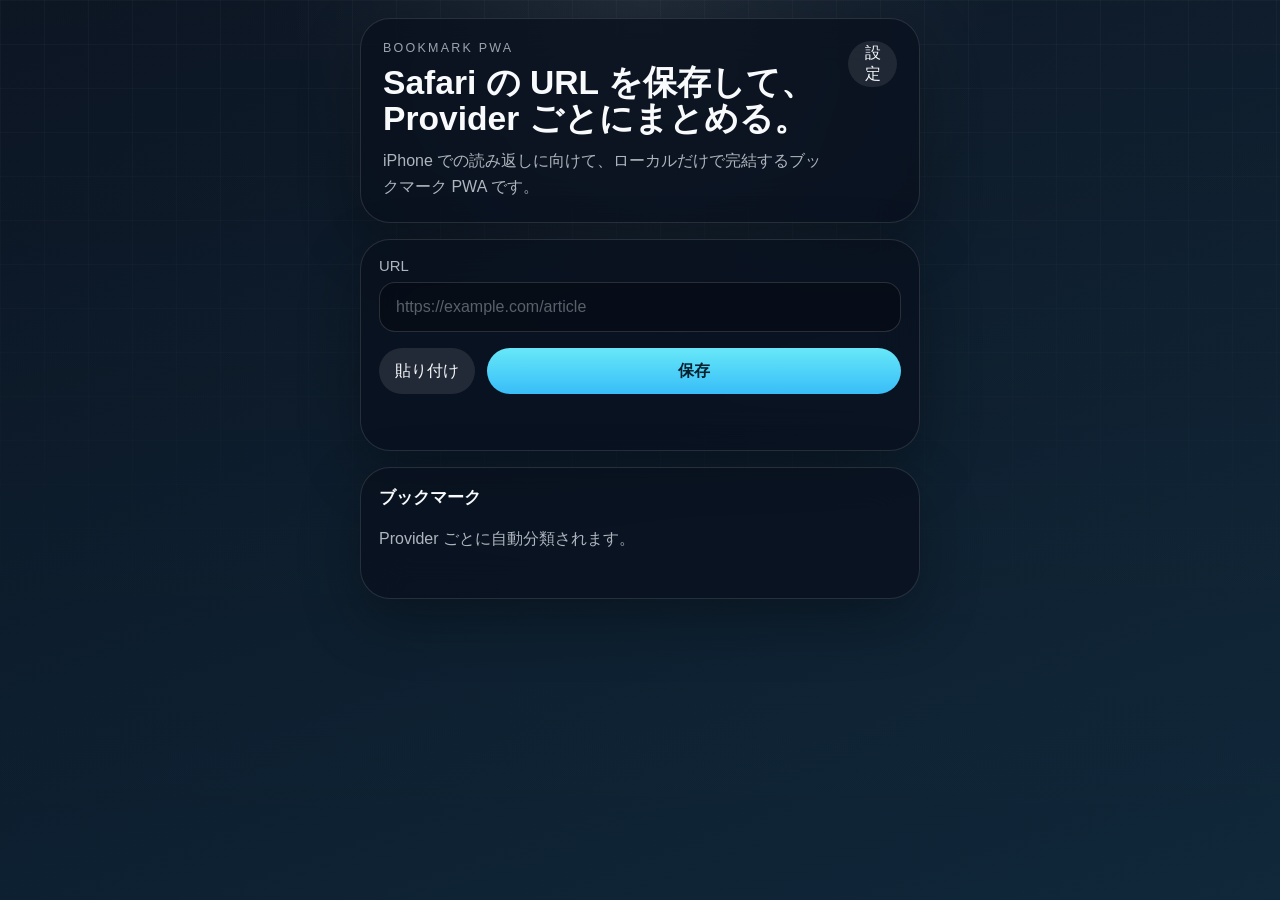
==== index.html @ 56c08c9f "first" ====
<!doctype html>
<html lang="ja">
<head>
  <meta charset="utf-8">
  <meta name="viewport" content="width=device-width, initial-scale=1, viewport-fit=cover">
  <meta name="theme-color" content="#0f172a">
  <meta name="apple-mobile-web-app-capable" content="yes">
  <meta name="apple-mobile-web-app-status-bar-style" content="black-translucent">
  <meta name="apple-mobile-web-app-title" content="Bookmark PWA">
  <title>Bookmark PWA</title>
  <link rel="stylesheet" href="./css/style.css">
</head>
<body data-page="main">
  <main class="app-shell">
    <section class="hero-card panel">
      <div class="hero-card__copy">
        <p class="eyebrow">Bookmark PWA</p>
        <h1>Safari の URL を保存して、Provider ごとにまとめる。</h1>
        <p class="hero-card__description">iPhone での読み返しに向けて、ローカルだけで完結するブックマーク PWA です。</p>
      </div>
      <button id="settings-button" class="ghost-button" type="button">設定</button>
    </section>

    <section class="panel composer">
      <form id="bookmark-form" class="composer__form">
        <label class="field">
          <span class="field__label">URL</span>
          <input id="bookmark-url" class="field__input" type="url" inputmode="url" autocomplete="off" placeholder="https://example.com/article" required>
        </label>

        <div class="composer__actions">
          <button id="paste-button" class="secondary-button" type="button">貼り付け</button>
          <button id="save-button" class="primary-button" type="submit">保存</button>
        </div>
      </form>
      <p id="status-message" class="status" role="status" aria-live="polite"></p>
    </section>

    <section class="panel list-panel">
      <div class="list-panel__header">
        <h2>ブックマーク</h2>
        <p>Provider ごとに自動分類されます。</p>
      </div>
      <div id="bookmark-sections" class="bookmark-sections"></div>
    </section>
  </main>

  <script src="./js/bootstrap.js"></script>
</body>
</html>
---- css/style.css ----
:root {
  color-scheme: light;
  --bg-start: #08111f;
  --bg-end: #10283a;
  --panel: rgba(9, 16, 29, 0.74);
  --panel-border: rgba(255, 255, 255, 0.12);
  --text: #f8fafc;
  --muted: rgba(226, 232, 240, 0.76);
  --accent: #38bdf8;
  --accent-strong: #0ea5e9;
  --success: #34d399;
  --error: #fb7185;
  --shadow: 0 20px 60px rgba(0, 0, 0, 0.32);
  --radius-xl: 30px;
  --radius-lg: 22px;
  --radius-md: 16px;
  --radius-sm: 12px;
  --font-sans: "Avenir Next", "Segoe UI Variable", "Hiragino Sans", "Yu Gothic UI", sans-serif;
}

* {
  box-sizing: border-box;
}

html {
  min-height: 100%;
  background:
    radial-gradient(circle at top, rgba(56, 189, 248, 0.24), transparent 42%),
    radial-gradient(circle at 20% 20%, rgba(52, 211, 153, 0.14), transparent 24%),
    linear-gradient(160deg, var(--bg-start), var(--bg-end));
}

body {
  margin: 0;
  min-height: 100vh;
  min-height: 100dvh;
  padding: max(18px, env(safe-area-inset-top)) max(16px, env(safe-area-inset-right)) max(20px, env(safe-area-inset-bottom)) max(16px, env(safe-area-inset-left));
  color: var(--text);
  font-family: var(--font-sans);
  -webkit-font-smoothing: antialiased;
  text-rendering: optimizeLegibility;
  background:
    radial-gradient(circle at 50% 0%, rgba(255, 255, 255, 0.08), transparent 32%),
    linear-gradient(180deg, rgba(255, 255, 255, 0.02), rgba(255, 255, 255, 0)),
    linear-gradient(160deg, var(--bg-start), var(--bg-end));
}

body::before {
  content: '';
  position: fixed;
  inset: 0;
  pointer-events: none;
  background-image: linear-gradient(rgba(255, 255, 255, 0.03) 1px, transparent 1px), linear-gradient(90deg, rgba(255, 255, 255, 0.03) 1px, transparent 1px);
  background-size: 44px 44px;
  mask-image: linear-gradient(180deg, rgba(0, 0, 0, 0.9), transparent 80%);
}

a {
  color: inherit;
}

button,
input {
  font: inherit;
}

button {
  border: 0;
  cursor: pointer;
}

.app-shell {
  position: relative;
  z-index: 1;
  width: min(100%, 560px);
  margin: 0 auto;
  display: grid;
  gap: 16px;
}

.panel,
.hero-card {
  border: 1px solid var(--panel-border);
  border-radius: var(--radius-xl);
  background: var(--panel);
  box-shadow: var(--shadow);
  backdrop-filter: blur(22px);
}

.hero-card {
  padding: 22px;
  display: flex;
  align-items: flex-start;
  justify-content: space-between;
  gap: 16px;
}

.hero-card__copy {
  display: grid;
  gap: 10px;
}

.eyebrow {
  margin: 0;
  font-size: 0.78rem;
  letter-spacing: 0.18em;
  text-transform: uppercase;
  color: rgba(226, 232, 240, 0.68);
}

.hero-card h1 {
  margin: 0;
  font-size: clamp(1.65rem, 4vw, 2.1rem);
  line-height: 1.08;
}

.hero-card__description {
  margin: 0;
  color: var(--muted);
  line-height: 1.65;
}

.ghost-button,
.secondary-button,
.primary-button,
.bookmark-card__delete {
  min-height: 46px;
  border-radius: 999px;
  padding: 0 16px;
  transition: transform 160ms ease, opacity 160ms ease, background-color 160ms ease;
}

.ghost-button,
.ghost-button--link {
  display: inline-flex;
  align-items: center;
  justify-content: center;
  color: var(--text);
  background: rgba(255, 255, 255, 0.09);
  text-decoration: none;
}

.ghost-button:hover,
.secondary-button:hover,
.primary-button:hover,
.bookmark-card__delete:hover,
.ghost-button--link:hover {
  transform: translateY(-1px);
}

.composer,
.list-panel {
  padding: 18px;
}

.composer__form,
.settings-form {
  display: grid;
  gap: 16px;
}

.field {
  display: grid;
  gap: 8px;
}

.field__label,
.list-panel__header p,
.status,
.bookmark-card__url,
.bookmark-card__meta {
  color: var(--muted);
}

.field__label {
  font-size: 0.93rem;
}

.field__input {
  width: 100%;
  border: 1px solid rgba(255, 255, 255, 0.14);
  border-radius: var(--radius-md);
  padding: 15px 16px;
  color: var(--text);
  background: rgba(6, 11, 19, 0.58);
  outline: none;
}

.field__input::placeholder {
  color: rgba(226, 232, 240, 0.38);
}

.field__input:focus {
  border-color: rgba(56, 189, 248, 0.72);
  box-shadow: 0 0 0 4px rgba(56, 189, 248, 0.18);
}

.composer__actions {
  display: flex;
  gap: 12px;
}

.primary-button {
  color: #04212f;
  background: linear-gradient(180deg, #67e8f9, #38bdf8);
  font-weight: 700;
  flex: 1;
}

.secondary-button {
  color: var(--text);
  background: rgba(255, 255, 255, 0.1);
}

.status {
  min-height: 1.5em;
  margin: 14px 0 0;
}

.status[data-tone='success'] {
  color: var(--success);
}

.status[data-tone='error'] {
  color: var(--error);
}

.list-panel__header {
  display: grid;
  gap: 4px;
  margin-bottom: 14px;
}

.list-panel__header h2,
.bookmark-section__title {
  margin: 0;
  font-size: 1.05rem;
}

.bookmark-sections {
  display: grid;
  gap: 16px;
}

.bookmark-section {
  display: grid;
  gap: 12px;
}

.bookmark-section__header {
  display: flex;
  align-items: center;
  justify-content: space-between;
  gap: 12px;
}

.bookmark-section__count {
  min-width: 2.2rem;
  padding: 6px 10px;
  border-radius: 999px;
  text-align: center;
  color: rgba(15, 23, 42, 0.95);
  background: linear-gradient(180deg, #f8fafc, #cbd5e1);
  font-size: 0.82rem;
  font-weight: 700;
}

.bookmark-grid {
  display: grid;
  gap: 12px;
}

.bookmark-card {
  overflow: hidden;
  border: 1px solid rgba(255, 255, 255, 0.12);
  border-radius: var(--radius-lg);
  background: rgba(255, 255, 255, 0.06);
}

.bookmark-card__link {
  display: grid;
  gap: 12px;
  color: inherit;
  text-decoration: none;
}

.bookmark-card__thumbnail {
  width: 100%;
  aspect-ratio: 16 / 10;
  object-fit: cover;
  display: block;
}

.bookmark-card__body {
  display: grid;
  gap: 6px;
  padding: 0 16px 2px;
}

.bookmark-card__title {
  margin: 0;
  font-size: 1rem;
  line-height: 1.4;
}

.bookmark-card__url,
.bookmark-card__meta {
  margin: 0;
  font-size: 0.84rem;
  word-break: break-all;
}

.bookmark-card__delete {
  width: calc(100% - 32px);
  margin: 10px 16px 16px;
  color: #fee2e2;
  background: rgba(251, 113, 133, 0.14);
}

.empty-state {
  padding: 24px 18px;
  border-radius: var(--radius-lg);
  border: 1px dashed rgba(255, 255, 255, 0.16);
  background: rgba(255, 255, 255, 0.04);
}

.empty-state__title {
  margin: 0 0 6px;
  font-size: 1rem;
}

.empty-state__text {
  margin: 0;
  color: var(--muted);
  line-height: 1.6;
}

@media (max-width: 480px) {
  .hero-card {
    flex-direction: column;
  }

  .composer__actions {
    flex-direction: column;
  }

  .ghost-button,
  .secondary-button,
  .primary-button,
  .bookmark-card__delete {
    width: 100%;
  }
}
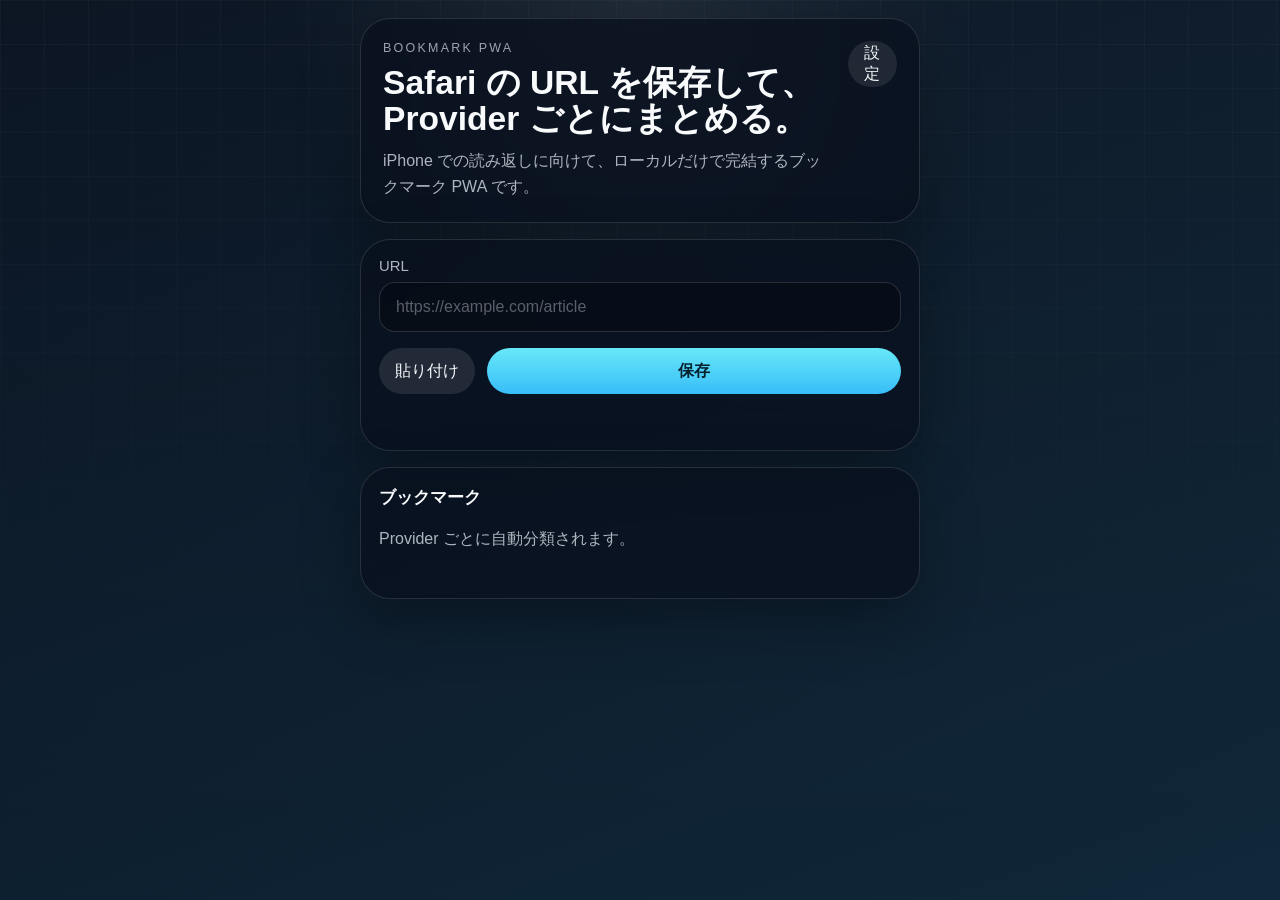
==== commit f2aeb12d: "a" ====
--- a/index.html
+++ b/index.html
@@ -4,10 +4,13 @@
   <meta charset="utf-8">
   <meta name="viewport" content="width=device-width, initial-scale=1, viewport-fit=cover">
   <meta name="theme-color" content="#0f172a">
+  <meta name="mobile-web-app-capable" content="yes">
   <meta name="apple-mobile-web-app-capable" content="yes">
   <meta name="apple-mobile-web-app-status-bar-style" content="black-translucent">
   <meta name="apple-mobile-web-app-title" content="Bookmark PWA">
   <title>Bookmark PWA</title>
+  <link rel="icon" href="./icon.svg" type="image/svg+xml">
+  <link rel="apple-touch-icon" href="./icon.svg">
   <link rel="stylesheet" href="./css/style.css">
 </head>
 <body data-page="main">
@@ -18,7 +21,7 @@
         <h1>Safari の URL を保存して、Provider ごとにまとめる。</h1>
         <p class="hero-card__description">iPhone での読み返しに向けて、ローカルだけで完結するブックマーク PWA です。</p>
       </div>
-      <button id="settings-button" class="ghost-button" type="button">設定</button>
+      <a id="settings-button" class="ghost-button ghost-button--link" href="./setting.html">設定</a>
     </section>
 
     <section class="panel composer">
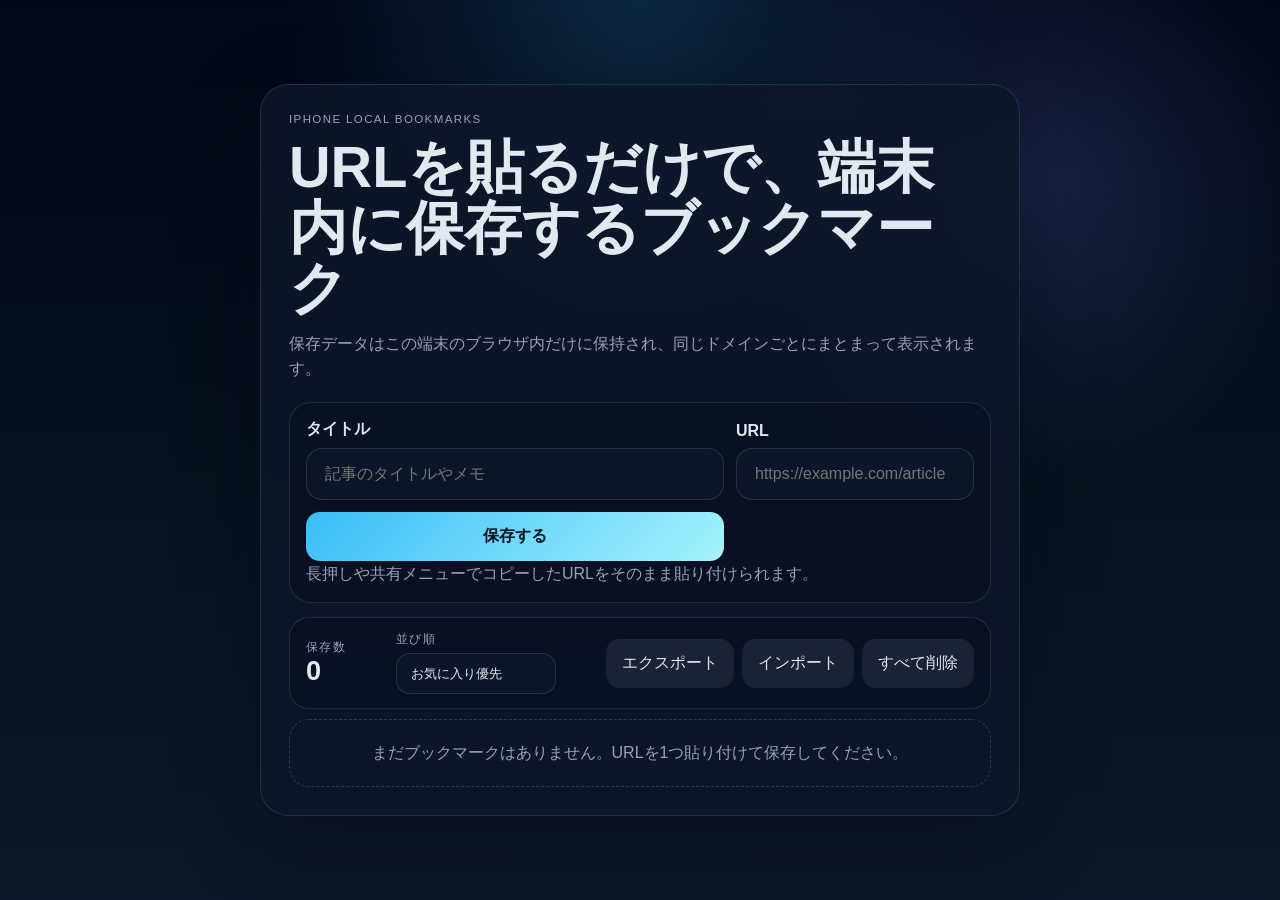
==== commit f50e12d8: "a" ====
--- a/index.html
+++ b/index.html
@@ -1,53 +1,68 @@
 <!doctype html>
 <html lang="ja">
-<head>
-  <meta charset="utf-8">
-  <meta name="viewport" content="width=device-width, initial-scale=1, viewport-fit=cover">
-  <meta name="theme-color" content="#0f172a">
-  <meta name="mobile-web-app-capable" content="yes">
-  <meta name="apple-mobile-web-app-capable" content="yes">
-  <meta name="apple-mobile-web-app-status-bar-style" content="black-translucent">
-  <meta name="apple-mobile-web-app-title" content="Bookmark PWA">
-  <title>Bookmark PWA</title>
-  <link rel="icon" href="./icon.svg" type="image/svg+xml">
-  <link rel="apple-touch-icon" href="./icon.svg">
-  <link rel="stylesheet" href="./css/style.css">
-</head>
-<body data-page="main">
-  <main class="app-shell">
-    <section class="hero-card panel">
-      <div class="hero-card__copy">
-        <p class="eyebrow">Bookmark PWA</p>
-        <h1>Safari の URL を保存して、Provider ごとにまとめる。</h1>
-        <p class="hero-card__description">iPhone での読み返しに向けて、ローカルだけで完結するブックマーク PWA です。</p>
-      </div>
-      <a id="settings-button" class="ghost-button ghost-button--link" href="./setting.html">設定</a>
-    </section>
+  <head>
+    <meta charset="UTF-8" />
+    <meta name="viewport" content="width=device-width, initial-scale=1, viewport-fit=cover" />
+    <meta name="theme-color" content="#0f172a" />
+    <meta name="apple-mobile-web-app-capable" content="yes" />
+    <meta name="apple-mobile-web-app-status-bar-style" content="black-translucent" />
+    <title>Local Bookmark PWA</title>
+    <link rel="manifest" href="./manifest.webmanifest" />
+    <link rel="apple-touch-icon" href="./icon.svg" />
+    <link rel="stylesheet" href="./styles.css" />
+  </head>
+  <body>
+    <div class="app-shell">
+      <main class="app-card">
+        <section class="hero">
+          <p class="eyebrow">iPhone local bookmarks</p>
+          <h1>URLを貼るだけで、端末内に保存するブックマーク</h1>
+          <p class="lede">保存データはこの端末のブラウザ内だけに保持され、同じドメインごとにまとまって表示されます。</p>
+        </section>
 
-    <section class="panel composer">
-      <form id="bookmark-form" class="composer__form">
-        <label class="field">
-          <span class="field__label">URL</span>
-          <input id="bookmark-url" class="field__input" type="url" inputmode="url" autocomplete="off" placeholder="https://example.com/article" required>
-        </label>
+        <section class="composer" aria-label="bookmark composer">
+          <form id="bookmark-form" class="composer-form">
+            <label class="field" for="bookmark-title">
+              <span>タイトル</span>
+              <input id="bookmark-title" name="title" type="text" autocomplete="off" autocapitalize="off" spellcheck="false" placeholder="記事のタイトルやメモ" />
+            </label>
+            <label class="field" for="bookmark-url">
+              <span>URL</span>
+              <input id="bookmark-url" name="url" type="url" inputmode="url" autocomplete="off" autocapitalize="off" spellcheck="false" placeholder="https://example.com/article" required />
+            </label>
+            <button type="submit" class="primary-action">保存する</button>
+          </form>
+          <p class="hint">長押しや共有メニューでコピーしたURLをそのまま貼り付けられます。</p>
+        </section>
 
-        <div class="composer__actions">
-          <button id="paste-button" class="secondary-button" type="button">貼り付け</button>
-          <button id="save-button" class="primary-button" type="submit">保存</button>
-        </div>
-      </form>
-      <p id="status-message" class="status" role="status" aria-live="polite"></p>
-    </section>
+        <section class="toolbar">
+          <div>
+            <p class="toolbar-label">保存数</p>
+            <strong id="bookmark-count">0</strong>
+          </div>
+          <label class="sort-control" for="sort-mode">
+            <span>並び順</span>
+            <select id="sort-mode" name="sort-mode">
+              <option value="favorite-first" selected>お気に入り優先</option>
+              <option value="newest">新しい順</option>
+              <option value="oldest">古い順</option>
+            </select>
+          </label>
+          <div class="toolbar-actions">
+            <button id="export-data" class="ghost-action" type="button">エクスポート</button>
+            <button id="import-data" class="ghost-action" type="button">インポート</button>
+            <button id="clear-all" class="ghost-action" type="button">すべて削除</button>
+          </div>
+        </section>
 
-    <section class="panel list-panel">
-      <div class="list-panel__header">
-        <h2>ブックマーク</h2>
-        <p>Provider ごとに自動分類されます。</p>
-      </div>
-      <div id="bookmark-sections" class="bookmark-sections"></div>
-    </section>
-  </main>
+        <input id="import-file" class="visually-hidden" type="file" accept="application/json" />
 
-  <script src="./js/bootstrap.js"></script>
-</body>
+        <section id="status" class="status" role="status" aria-live="polite"></section>
+
+        <section id="bookmark-list" class="bookmark-list" aria-label="saved bookmarks"></section>
+      </main>
+    </div>
+
+    <script src="./app.js" type="module"></script>
+  </body>
 </html>
--- a/styles.css
+++ b/styles.css
@@ -0,0 +1,362 @@
+:root {
+  color-scheme: dark;
+  --bg: #081120;
+  --bg-accent: rgba(59, 130, 246, 0.2);
+  --card: rgba(15, 23, 42, 0.82);
+  --card-border: rgba(148, 163, 184, 0.18);
+  --text: #e2e8f0;
+  --muted: #94a3b8;
+  --primary: #38bdf8;
+  --primary-strong: #0ea5e9;
+  --danger: #f87171;
+  --shadow: 0 24px 80px rgba(2, 6, 23, 0.45);
+}
+
+* {
+  box-sizing: border-box;
+}
+
+html {
+  min-height: 100%;
+  background:
+    radial-gradient(circle at top, rgba(56, 189, 248, 0.18), transparent 32%),
+    radial-gradient(circle at 80% 20%, rgba(129, 140, 248, 0.18), transparent 24%),
+    linear-gradient(180deg, #020617 0%, #081120 55%, #0f172a 100%);
+}
+
+body {
+  margin: 0;
+  min-height: 100vh;
+  font-family: -apple-system, BlinkMacSystemFont, "Segoe UI", sans-serif;
+  color: var(--text);
+  -webkit-font-smoothing: antialiased;
+  text-rendering: optimizeLegibility;
+}
+
+button,
+input {
+  font: inherit;
+}
+
+button {
+  border: 0;
+}
+
+.app-shell {
+  min-height: 100vh;
+  padding: 20px;
+  display: grid;
+  place-items: center;
+}
+
+.app-card {
+  width: min(100%, 760px);
+  padding: 24px;
+  border: 1px solid var(--card-border);
+  border-radius: 28px;
+  background: var(--card);
+  backdrop-filter: blur(20px);
+  box-shadow: var(--shadow);
+}
+
+.hero {
+  display: grid;
+  gap: 12px;
+  margin-bottom: 20px;
+}
+
+.eyebrow,
+.toolbar-label {
+  margin: 0;
+  letter-spacing: 0.12em;
+  text-transform: uppercase;
+  font-size: 0.72rem;
+  color: var(--muted);
+}
+
+h1 {
+  margin: 0;
+  font-size: clamp(2rem, 6vw, 3.6rem);
+  line-height: 1.05;
+}
+
+.lede,
+.hint,
+.empty-state,
+.bookmark-meta,
+.bookmark-url,
+.bookmark-subtitle {
+  margin: 0;
+  color: var(--muted);
+  line-height: 1.6;
+}
+
+.composer,
+.toolbar,
+.group,
+.bookmark,
+.status {
+  border: 1px solid var(--card-border);
+  background: rgba(2, 6, 23, 0.25);
+}
+
+.composer {
+  padding: 16px;
+  border-radius: 22px;
+  margin-bottom: 14px;
+}
+
+.composer-form {
+  display: grid;
+  gap: 12px;
+}
+
+.field {
+  display: grid;
+  gap: 8px;
+}
+
+.field span,
+.group-header {
+  font-weight: 600;
+}
+
+.field input {
+  width: 100%;
+  border-radius: 16px;
+  border: 1px solid rgba(148, 163, 184, 0.2);
+  background: rgba(15, 23, 42, 0.92);
+  color: var(--text);
+  padding: 16px 18px;
+  outline: none;
+}
+
+.field input:focus {
+  border-color: rgba(56, 189, 248, 0.7);
+  box-shadow: 0 0 0 4px rgba(56, 189, 248, 0.16);
+}
+
+.primary-action,
+.ghost-action,
+.bookmark-action {
+  border-radius: 14px;
+  padding: 14px 16px;
+  cursor: pointer;
+  transition: transform 160ms ease, opacity 160ms ease, background 160ms ease;
+}
+
+.primary-action {
+  color: #03111f;
+  background: linear-gradient(135deg, var(--primary), #a5f3fc);
+  font-weight: 700;
+}
+
+.ghost-action,
+.bookmark-action {
+  color: var(--text);
+  background: rgba(148, 163, 184, 0.12);
+}
+
+.primary-action:hover,
+.ghost-action:hover,
+.bookmark-action:hover {
+  transform: translateY(-1px);
+}
+
+.toolbar {
+  display: flex;
+  flex-wrap: wrap;
+  align-items: center;
+  justify-content: space-between;
+  gap: 12px;
+  padding: 14px 16px;
+  border-radius: 20px;
+  margin-bottom: 10px;
+}
+
+.sort-control {
+  display: grid;
+  gap: 6px;
+  min-width: 160px;
+}
+
+.sort-control span {
+  font-size: 0.72rem;
+  letter-spacing: 0.12em;
+  text-transform: uppercase;
+  color: var(--muted);
+}
+
+.sort-control select {
+  appearance: none;
+  border: 1px solid rgba(148, 163, 184, 0.2);
+  border-radius: 14px;
+  background: rgba(15, 23, 42, 0.92);
+  color: var(--text);
+  padding: 12px 14px;
+  outline: none;
+}
+
+.sort-control select:focus {
+  border-color: rgba(56, 189, 248, 0.7);
+  box-shadow: 0 0 0 4px rgba(56, 189, 248, 0.16);
+}
+
+#bookmark-count {
+  font-size: 1.7rem;
+}
+
+.status {
+  display: none;
+  padding: 12px 14px;
+  border-radius: 18px;
+  margin-bottom: 14px;
+  color: #cbd5e1;
+}
+
+.status.visible {
+  display: block;
+}
+
+.toolbar-actions {
+  display: flex;
+  flex-wrap: wrap;
+  gap: 8px;
+}
+
+.visually-hidden {
+  position: absolute;
+  width: 1px;
+  height: 1px;
+  padding: 0;
+  margin: -1px;
+  overflow: hidden;
+  clip: rect(0, 0, 0, 0);
+  white-space: nowrap;
+  border: 0;
+}
+
+.bookmark-list {
+  display: grid;
+  gap: 14px;
+}
+
+.group {
+  border-radius: 22px;
+  padding: 16px;
+  background:
+    linear-gradient(180deg, rgba(15, 23, 42, 0.94), rgba(2, 6, 23, 0.84)),
+    rgba(2, 6, 23, 0.25);
+  box-shadow: 0 16px 40px rgba(2, 6, 23, 0.22);
+}
+
+.group-header {
+  display: flex;
+  align-items: center;
+  justify-content: space-between;
+  gap: 10px;
+  margin-bottom: 12px;
+}
+
+.badge {
+  border-radius: 999px;
+  padding: 6px 10px;
+  font-size: 0.8rem;
+  background: rgba(56, 189, 248, 0.14);
+  color: #bae6fd;
+}
+
+.group-items {
+  display: grid;
+  gap: 10px;
+}
+
+.bookmark {
+  display: grid;
+  gap: 10px;
+  padding: 16px;
+  border-radius: 20px;
+  background: linear-gradient(180deg, rgba(15, 23, 42, 0.9), rgba(2, 6, 23, 0.7));
+  box-shadow: 0 12px 24px rgba(2, 6, 23, 0.2);
+}
+
+.bookmark.favorite {
+  border-color: rgba(250, 204, 21, 0.7);
+  box-shadow:
+    inset 0 0 0 1px rgba(250, 204, 21, 0.18),
+    0 16px 36px rgba(250, 204, 21, 0.08);
+}
+
+.bookmark-top {
+  display: flex;
+  align-items: start;
+  justify-content: space-between;
+  gap: 12px;
+}
+
+.bookmark-title-wrap {
+  display: flex;
+  align-items: start;
+  gap: 10px;
+}
+
+.bookmark-title {
+  margin: 0;
+  font-size: 1.05rem;
+  font-weight: 700;
+  overflow-wrap: anywhere;
+}
+
+.favorite-mark {
+  width: 1.2rem;
+  flex: none;
+  font-size: 1.1rem;
+  line-height: 1;
+  color: #facc15;
+  text-shadow: 0 0 10px rgba(250, 204, 21, 0.5);
+}
+
+.favorite-badge {
+  background: linear-gradient(135deg, rgba(250, 204, 21, 0.2), rgba(251, 191, 36, 0.08));
+  color: #fde68a;
+}
+
+.bookmark-actions {
+  display: flex;
+  flex-wrap: wrap;
+  gap: 8px;
+}
+
+.bookmark.favorite .bookmark-action {
+  background: rgba(250, 204, 21, 0.14);
+}
+
+.bookmark.favorite .bookmark-action:hover {
+  background: rgba(250, 204, 21, 0.2);
+}
+
+.bookmark-action.delete {
+  color: #fecaca;
+}
+
+.empty-state {
+  padding: 20px 16px;
+  text-align: center;
+  border-radius: 20px;
+  border: 1px dashed rgba(148, 163, 184, 0.25);
+}
+
+@media (min-width: 640px) {
+  .app-card {
+    padding: 28px;
+  }
+
+  .composer-form {
+    grid-template-columns: 1fr auto;
+    align-items: end;
+  }
+
+  .primary-action {
+    min-width: 120px;
+  }
+}
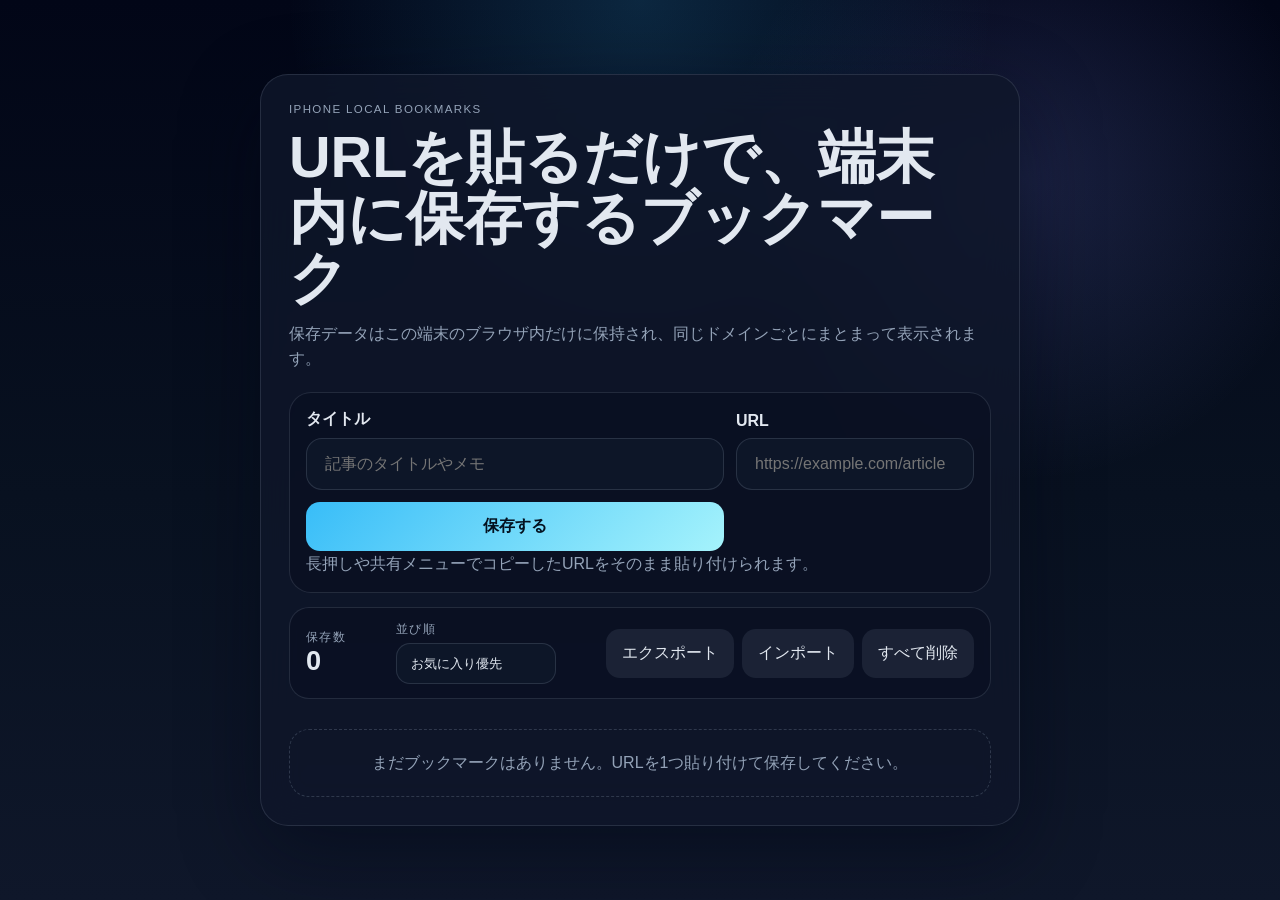
==== commit 0107a0af: "a" ====
--- a/index.html
+++ b/index.html
@@ -59,6 +59,8 @@
 
         <section id="status" class="status" role="status" aria-live="polite"></section>
 
+        <nav id="domain-tabs" class="domain-tabs" aria-label="ドメインのタブ"></nav>
+
         <section id="bookmark-list" class="bookmark-list" aria-label="saved bookmarks"></section>
       </main>
     </div>
--- a/styles.css
+++ b/styles.css
@@ -218,6 +218,59 @@
   display: block;
 }
 
+.domain-tabs {
+  display: flex;
+  gap: 8px;
+  overflow-x: auto;
+  padding-bottom: 8px;
+  margin-bottom: 12px;
+  scrollbar-width: none;
+}
+
+.domain-tabs::-webkit-scrollbar {
+  display: none;
+}
+
+.domain-tab {
+  display: inline-flex;
+  align-items: center;
+  justify-content: space-between;
+  gap: 12px;
+  min-width: 180px;
+  padding: 12px 14px;
+  border-radius: 18px;
+  border: 1px solid rgba(148, 163, 184, 0.18);
+  background: rgba(2, 6, 23, 0.42);
+  color: var(--text);
+  cursor: pointer;
+  flex: none;
+}
+
+.domain-tab.active {
+  border-color: rgba(56, 189, 248, 0.65);
+  box-shadow: inset 0 0 0 1px rgba(56, 189, 248, 0.12);
+  background: linear-gradient(135deg, rgba(56, 189, 248, 0.18), rgba(2, 6, 23, 0.48));
+}
+
+.domain-tab-name {
+  font-weight: 700;
+  overflow: hidden;
+  text-overflow: ellipsis;
+  white-space: nowrap;
+}
+
+.domain-tab-meta {
+  display: inline-flex;
+  align-items: center;
+  gap: 8px;
+  color: var(--muted);
+  font-size: 0.85rem;
+}
+
+.domain-tab-favorite {
+  color: #fde68a;
+}
+
 .toolbar-actions {
   display: flex;
   flex-wrap: wrap;
@@ -300,6 +353,27 @@
   gap: 10px;
 }
 
+.favorite-toggle {
+  width: 2.4rem;
+  height: 2.4rem;
+  flex: none;
+  border-radius: 999px;
+  border: 1px solid rgba(148, 163, 184, 0.2);
+  background: rgba(15, 23, 42, 0.9);
+  color: #cbd5e1;
+  font-size: 1.1rem;
+  line-height: 1;
+  display: grid;
+  place-items: center;
+}
+
+.favorite-toggle.active {
+  border-color: rgba(250, 204, 21, 0.75);
+  background: rgba(250, 204, 21, 0.16);
+  color: #facc15;
+  box-shadow: 0 0 0 4px rgba(250, 204, 21, 0.08);
+}
+
 .bookmark-title {
   margin: 0;
   font-size: 1.05rem;
@@ -307,32 +381,10 @@
   overflow-wrap: anywhere;
 }
 
-.favorite-mark {
-  width: 1.2rem;
-  flex: none;
-  font-size: 1.1rem;
-  line-height: 1;
-  color: #facc15;
-  text-shadow: 0 0 10px rgba(250, 204, 21, 0.5);
-}
-
-.favorite-badge {
-  background: linear-gradient(135deg, rgba(250, 204, 21, 0.2), rgba(251, 191, 36, 0.08));
-  color: #fde68a;
-}
-
 .bookmark-actions {
   display: flex;
   flex-wrap: wrap;
   gap: 8px;
-}
-
-.bookmark.favorite .bookmark-action {
-  background: rgba(250, 204, 21, 0.14);
-}
-
-.bookmark.favorite .bookmark-action:hover {
-  background: rgba(250, 204, 21, 0.2);
 }
 
 .bookmark-action.delete {
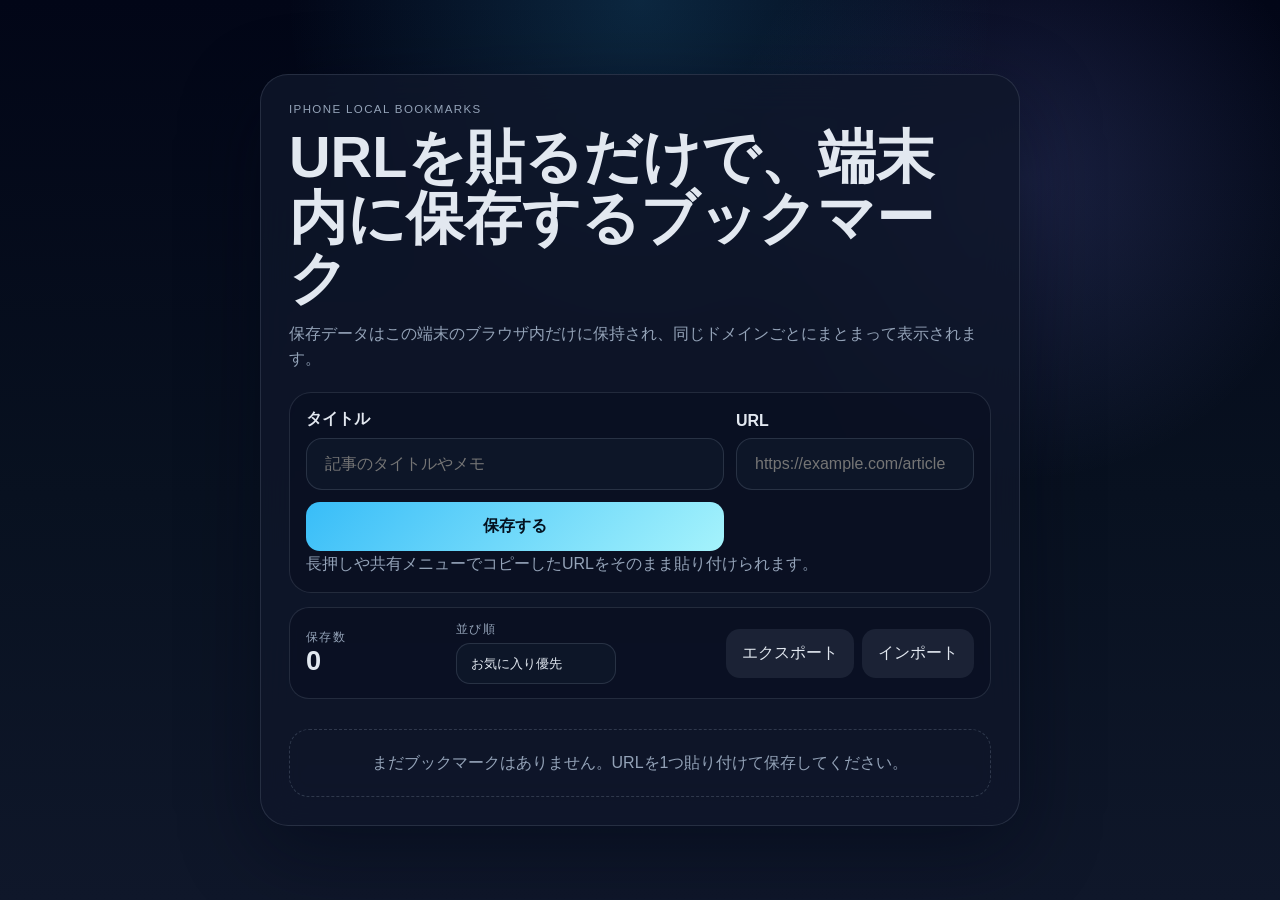
==== commit aa89038e: "a" ====
--- a/index.html
+++ b/index.html
@@ -51,7 +51,6 @@
           <div class="toolbar-actions">
             <button id="export-data" class="ghost-action" type="button">エクスポート</button>
             <button id="import-data" class="ghost-action" type="button">インポート</button>
-            <button id="clear-all" class="ghost-action" type="button">すべて削除</button>
           </div>
         </section>
 
